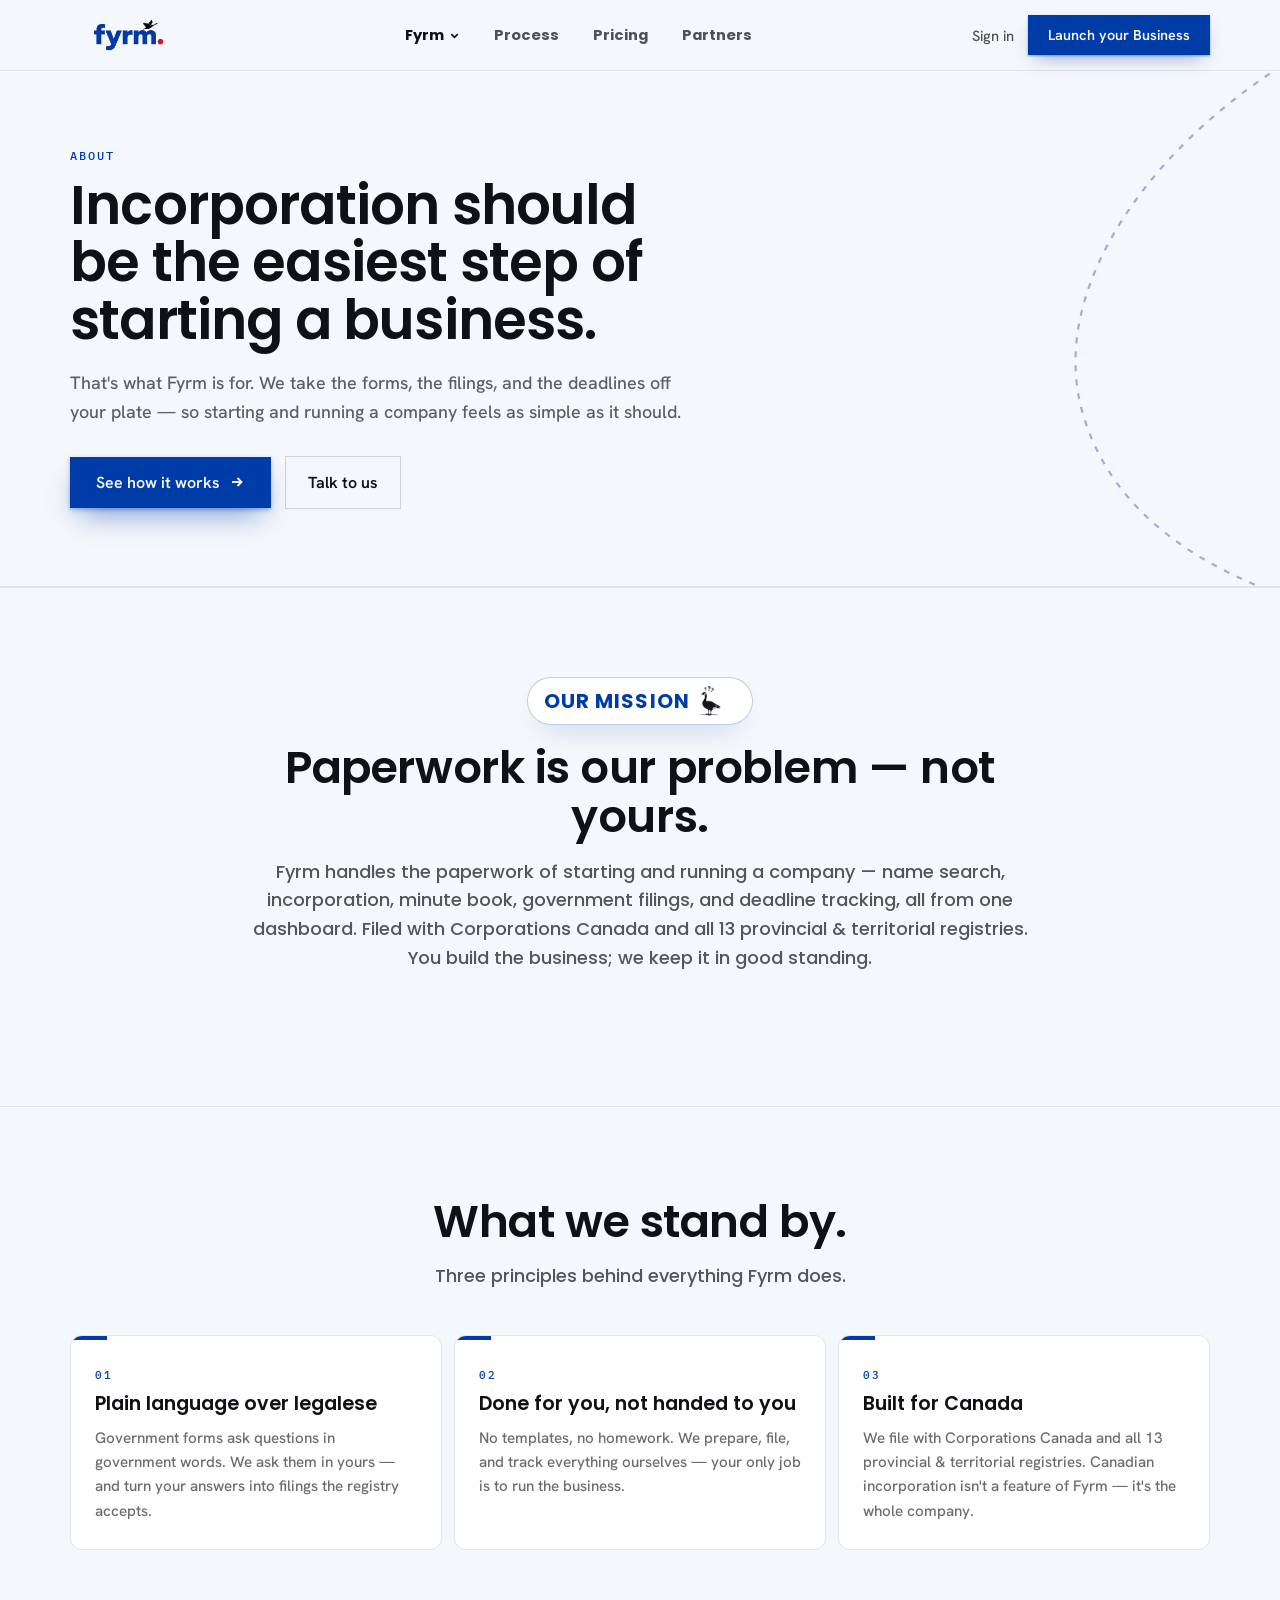
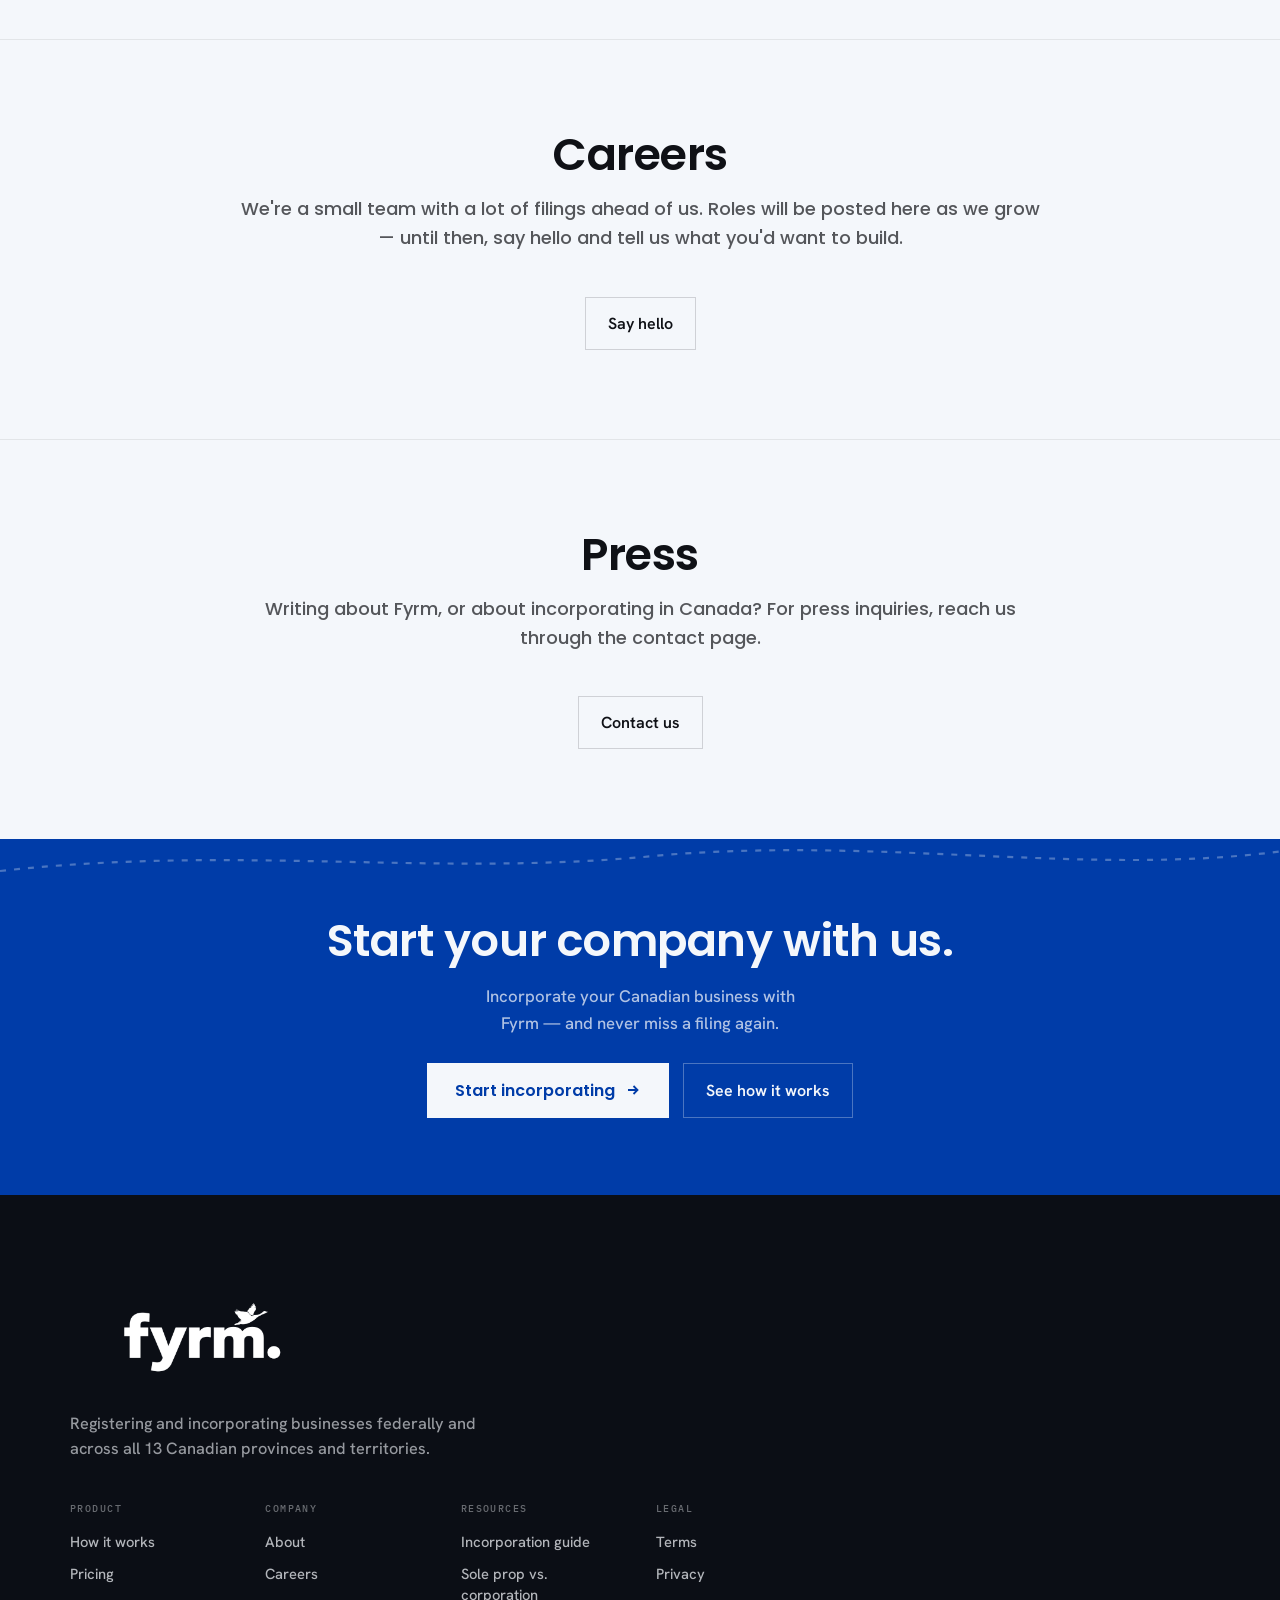
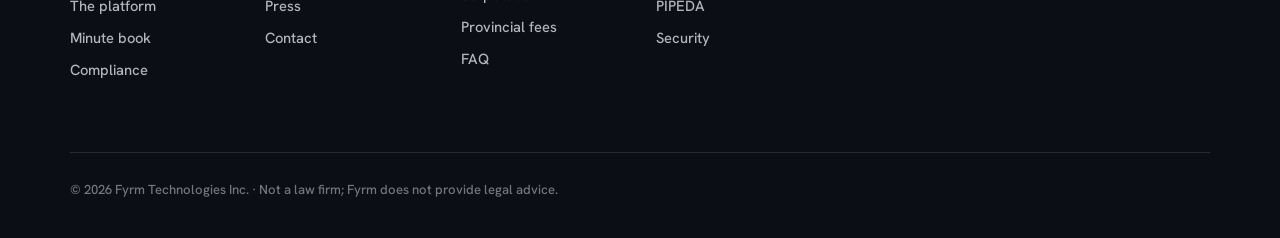
==== about.html @ 1e32bc6b "Complete marketing site: 12 subpages, \$1 placeholder pricing, Fyrm-styled scroll - New pages: how-i" ====
<!DOCTYPE html>
<html lang="en">
<head>
<meta charset="utf-8">
<meta name="viewport" content="width=device-width, initial-scale=1">
<title>Fyrm — About us</title>
<meta name="description" content="We're making incorporation the easiest step of starting a Canadian business — paperwork handled, filings on time, and deadlines tracked from one dashboard.">
<meta name="theme-color" content="#F4F7FB">
<link rel="icon" href="assets/favicon.svg" type="image/svg+xml">
<link rel="icon" href="assets/favicon.ico" sizes="48x48">
<link rel="icon" href="assets/favicon-32.png" type="image/png" sizes="32x32">
<link rel="apple-touch-icon" href="assets/apple-touch-icon.png">
<!-- canonical + Open Graph tags land here once the domain is decided (CLAUDE.md 5.4) -->
<link rel="preconnect" href="https://fonts.googleapis.com">
<link rel="preconnect" href="https://fonts.gstatic.com" crossorigin>
<link href="https://fonts.googleapis.com/css2?family=Poppins:wght@500;600;700&family=Hanken+Grotesk:wght@400;500;600;700&family=IBM+Plex+Mono:wght@400;500&display=swap" rel="stylesheet">
<link rel="stylesheet" href="css/styles.css">
<script src="js/main.js" defer></script>
</head>
<body>

<div id="fyrm-about" class="fyrm-page">

<header class="site-header">
  <div class="header-inner">
    <a href="index.html" aria-label="Fyrm home" class="logo-link"><img src="assets/fyrm-logo.png" alt="Fyrm" class="logo-img" width="866" height="288" decoding="async"></a>
    <nav class="desktop-nav" data-desktop-nav aria-label="Primary">
      <span class="dd">
        <a href="index.html#what-is-fyrm">Fyrm</a>
        <svg class="dd-arrow" width="11" height="11" viewBox="0 0 12 12" fill="none" stroke="currentColor" stroke-width="1.8" aria-hidden="true"><path d="M2.5 4.5L6 8l3.5-3.5"/></svg>
        <span class="dd-menu">
          <span class="dd-menu-inner">
            <a href="blog.html">Blog</a>
            <a href="contact.html">Contact us</a>
          </span>
        </span>
      </span>
      <a href="index.html#process" data-underline class="nav-link">Process</a>
      <a href="pricing.html" data-underline class="nav-link">Pricing</a>
      <a href="partners.html" data-underline class="nav-link">Partners</a>
    </nav>
    <div class="header-actions">
      <a href="pricing.html" data-desktop-nav class="nav-link sign-in">Sign in</a>
      <a href="pricing.html" class="btn btn-blue btn-nav">Launch your Business</a>
      <button class="nav-toggle" data-nav-toggle aria-label="Menu" aria-expanded="false">
        <svg width="18" height="18" viewBox="0 0 18 18" fill="none" stroke="currentColor" stroke-width="1.6" aria-hidden="true"><path d="M2 5h14M2 9h14M2 13h14"/></svg>
      </button>
    </div>
  </div>
  <div class="nav-panel" data-nav-panel>
    <a href="index.html#what-is-fyrm" class="panel-link strong">Fyrm</a>
    <a href="blog.html" class="panel-link sub">Blog</a>
    <a href="contact.html" class="panel-link sub">Contact us</a>
    <a href="index.html#process" class="panel-link">Process</a>
    <a href="pricing.html" class="panel-link">Pricing</a>
    <a href="partners.html" class="panel-link last">Partners</a>
  </div>
</header>

<main>

<!-- ===================== PAGE HERO ===================== -->
<section class="ph">
  <svg class="ph-sweep" viewBox="0 0 800 600" preserveAspectRatio="none" aria-hidden="true">
    <path stroke-dasharray="6 8" vector-effect="non-scaling-stroke" d="M 800,40 C 640,120 520,260 560,380 C 600,500 740,540 800,560"/>
  </svg>
  <div class="ph-inner">
    <p class="ph-eyebrow reveal" style="--d:.04s">About</p>
    <h1 class="ph-title reveal" style="--d:.08s">Incorporation should be the easiest step of starting a business.</h1>
    <p class="ph-sub reveal" style="--d:.16s">That's what Fyrm is for. We take the forms, the filings, and the deadlines off your plate — so starting and running a company feels as simple as it should.</p>
    <div class="ph-ctas reveal" style="--d:.24s">
      <a href="how-it-works.html" class="btn btn-blue btn-hero">See how it works
        <svg width="16" height="16" viewBox="0 0 16 16" fill="none" stroke="currentColor" stroke-width="1.8" aria-hidden="true"><path d="M3 8h9M8.5 4l4 4-4 4"/></svg>
      </a>
      <a href="contact.html" class="btn btn-ghost">Talk to us</a>
    </div>
  </div>
</section>

<!-- ===================== MISSION ===================== -->
<section class="sec-band">
  <div class="section-inner">
    <div class="why-header">
      <div class="why-badge-row">
        <div class="why-badge">
          <span>Our mission</span>
          <img src="assets/goose-why.png" alt="" width="676" height="369" loading="lazy" decoding="async">
        </div>
      </div>
      <h2>Paperwork is our problem — not yours.</h2>
      <p>Fyrm handles the paperwork of starting and running a company — name search, incorporation, minute book, government filings, and deadline tracking, all from one dashboard. Filed with Corporations Canada and all 13 provincial &amp; territorial registries. You build the business; we keep it in good standing.</p>
    </div>
  </div>
</section>

<!-- ===================== VALUES ===================== -->
<section class="sec-band">
  <div class="section-inner">
    <div class="sec-head">
      <h2>What we stand by.</h2>
      <p>Three principles behind everything Fyrm does.</p>
    </div>
    <div class="why-grid">
      <div class="why-card">
        <div class="why-bar"></div>
        <div class="why-card-body">
          <div class="why-num">01</div>
          <div class="why-title">Plain language over legalese</div>
          <div class="why-text">Government forms ask questions in government words. We ask them in yours — and turn your answers into filings the registry accepts.</div>
        </div>
      </div>
      <div class="why-card">
        <div class="why-bar"></div>
        <div class="why-card-body">
          <div class="why-num">02</div>
          <div class="why-title">Done for you, not handed to you</div>
          <div class="why-text">No templates, no homework. We prepare, file, and track everything ourselves — your only job is to run the business.</div>
        </div>
      </div>
      <div class="why-card">
        <div class="why-bar"></div>
        <div class="why-card-body">
          <div class="why-num">03</div>
          <div class="why-title">Built for Canada</div>
          <div class="why-text">We file with Corporations Canada and all 13 provincial &amp; territorial registries. Canadian incorporation isn't a feature of Fyrm — it's the whole company.</div>
        </div>
      </div>
    </div>
  </div>
</section>

<!-- ===================== CAREERS ===================== -->
<section id="careers" class="sec-band">
  <div class="section-inner">
    <div class="sec-head">
      <h2>Careers</h2>
      <p>We're a small team with a lot of filings ahead of us. Roles will be posted here as we grow — until then, say hello and tell us what you'd want to build.</p>
    </div>
    <div class="why-cta-row">
      <a href="contact.html" class="btn btn-ghost btn-lift">Say hello</a>
    </div>
  </div>
</section>

<!-- ===================== PRESS ===================== -->
<section id="press" class="sec-band">
  <div class="section-inner">
    <div class="sec-head">
      <h2>Press</h2>
      <p>Writing about Fyrm, or about incorporating in Canada? For press inquiries, reach us through the contact page.</p>
    </div>
    <div class="why-cta-row">
      <a href="contact.html" class="btn btn-ghost btn-lift">Contact us</a>
    </div>
  </div>
</section>

<!-- ===================== CTA BAND ===================== -->
<section class="cta-band">
  <svg class="cta-sweep" viewBox="0 0 1620 400" preserveAspectRatio="none" aria-hidden="true">
    <path stroke-dasharray="6 8" vector-effect="non-scaling-stroke" d="M 0,36 C 300,6 560,44 840,18 C 1120,-2 1380,42 1620,14"/>
  </svg>
  <div class="cta-inner">
    <h2 class="cta-title">Start your company with us.</h2>
    <p class="cta-sub">Incorporate your Canadian business with Fyrm — and never miss a filing again.</p>
    <div class="cta-ctas">
      <a href="pricing.html" class="btn btn-invert btn-lift">Start incorporating
        <svg width="16" height="16" viewBox="0 0 16 16" fill="none" stroke="currentColor" stroke-width="1.8" aria-hidden="true"><path d="M3 8h9M8.5 4l4 4-4 4"/></svg>
      </a>
      <a href="how-it-works.html" class="btn btn-ghost btn-ghost-invert btn-lift">See how it works</a>
    </div>
  </div>
</section>

</main>

<!-- ===================== FOOTER ===================== -->
<footer class="site-footer">
  <div class="footer-inner">
    <img src="assets/fyrm-logo.png" alt="Fyrm" class="footer-logo" width="866" height="288" loading="lazy" decoding="async">
    <div class="footer-grid">
      <div class="footer-blurb">
        <p>Registering and incorporating businesses federally and across all 13 Canadian provinces and territories.</p>
      </div>
      <div>
        <div class="footer-heading">Product</div>
        <ul>
          <li><a href="how-it-works.html" data-underline>How it works</a></li>
          <li><a href="pricing.html" data-underline>Pricing</a></li>
          <li><a href="platform.html" data-underline>The platform</a></li>
          <li><a href="platform.html#minute-book" data-underline>Minute book</a></li>
          <li><a href="platform.html#compliance" data-underline>Compliance</a></li>
        </ul>
      </div>
      <div>
        <div class="footer-heading">Company</div>
        <ul>
          <li><a href="about.html" data-underline>About</a></li>
          <li><a href="about.html#careers" data-underline>Careers</a></li>
          <li><a href="about.html#press" data-underline>Press</a></li>
          <li><a href="contact.html" data-underline>Contact</a></li>
        </ul>
      </div>
      <div>
        <div class="footer-heading">Resources</div>
        <ul>
          <li><a href="how-it-works.html" data-underline>Incorporation guide</a></li>
          <li><a href="faq.html#sole-prop-vs-corporation" data-underline>Sole prop vs. corporation</a></li>
          <li><a href="pricing.html#fees" data-underline>Provincial fees</a></li>
          <li><a href="faq.html" data-underline>FAQ</a></li>
        </ul>
      </div>
      <div>
        <div class="footer-heading">Legal</div>
        <ul>
          <li><a href="terms.html" data-underline>Terms</a></li>
          <li><a href="privacy.html" data-underline>Privacy</a></li>
          <li><a href="pipeda.html" data-underline>PIPEDA</a></li>
          <li><a href="security.html" data-underline>Security</a></li>
        </ul>
      </div>
    </div>
    <div class="footer-bottom">
      <div class="footer-copy">© 2026 Fyrm Technologies Inc. · Not a law firm; Fyrm does not provide legal advice.</div>
    </div>
  </div>
</footer>

</div>

</body>
</html>
---- css/styles.css ----
/* ============ Fyrm — shared design system ============ */
/* CANONICAL here; the future app repo will carry a synced copy. See CLAUDE.md. */

:root{
  /* core palette */
  --blue:#003CA8;
  --blue-dark:#002f86;
  --red:#D81824;
  --red-dark:#b31220;
  --ink:#0F1116;
  --bg:#F4F7FB;
  --surface:#FFFFFF;
  --footer-bg:#0B0E15;
  --path:#a3add9;          /* dashed flight-path motif */
  --ease:cubic-bezier(.22,1,.36,1);
  /* ink-alpha scale: rgba(15,17,22,x) = --ink at x opacity */
  --ink-a02:rgba(15,17,22,.02);
  --ink-a07:rgba(15,17,22,.07);
  --ink-a08:rgba(15,17,22,.08);
  --ink-a10:rgba(15,17,22,.1);
  --ink-a14:rgba(15,17,22,.14);
  --ink-a16:rgba(15,17,22,.16);
  --ink-a40:rgba(15,17,22,.4);
  --ink-a45:rgba(15,17,22,.45);
  --ink-a50:rgba(15,17,22,.5);
  --ink-a62:rgba(15,17,22,.62);
  --ink-a66:rgba(15,17,22,.66);
  --ink-a70:rgba(15,17,22,.7);
  --ink-a72:rgba(15,17,22,.72);
  --ink-a75:rgba(15,17,22,.75);
  /* footer-alpha scale: rgba(244,247,251,x) = --bg at x opacity */
  --bg-a12:rgba(244,247,251,.12);
  --bg-a30:rgba(244,247,251,.3);
  --bg-a40:rgba(244,247,251,.4);
  --bg-a45:rgba(244,247,251,.45);
  --bg-a55:rgba(244,247,251,.55);
  --bg-a60:rgba(244,247,251,.6);
  --bg-a72:rgba(244,247,251,.72);
  --bg-a82:rgba(244,247,251,.82);
  /* colored button shadows (part of the look, never soften) */
  --shadow-btn-nav:0 1px 2px rgba(0,60,168,.4),0 8px 20px -8px rgba(0,60,168,.5);
  --shadow-btn-hero:0 2px 4px rgba(0,60,168,.35),0 14px 30px -10px rgba(0,60,168,.55);
  --shadow-btn-cta:0 2px 4px rgba(0,60,168,.35),0 16px 34px -12px rgba(0,60,168,.55);
  --shadow-btn-red:0 2px 4px rgba(216,24,36,.35),0 16px 34px -12px rgba(216,24,36,.55);
}

*{box-sizing:border-box}
html{-webkit-text-size-adjust:100%;scroll-behavior:smooth}
body{margin:0;background:var(--bg);color:var(--ink);font-weight:500;font-family:'Hanken Grotesk',system-ui,-apple-system,sans-serif;-webkit-font-smoothing:antialiased;text-rendering:optimizeLegibility}
img{max-width:100%;display:block}
a{color:inherit;text-decoration:none}
::selection{background:var(--blue);color:var(--bg)}

a:focus-visible,button:focus-visible{outline:2px solid var(--blue);outline-offset:3px}
.site-footer a:focus-visible{outline-color:var(--bg)}

#fyrm-home{overflow-x:hidden}
.fyrm-page{overflow-x:hidden}

/* ---------- shared ---------- */
.section-inner{max-width:1220px;margin:0 auto;padding:clamp(56px,7vw,96px) clamp(20px,5vw,40px)}

[data-underline]{background-image:linear-gradient(var(--blue),var(--blue));background-size:0% 1.5px;background-position:0 100%;background-repeat:no-repeat;transition:background-size .5s var(--ease)}
[data-underline]:hover{background-size:100% 1.5px}

.btn{display:inline-flex;align-items:center;gap:9px;font-weight:600;transition:background .35s var(--ease),border-color .35s var(--ease),transform .35s var(--ease)}
.btn-blue{background:var(--blue);color:var(--bg)}
.btn-blue:hover{background:var(--blue-dark)}
.btn-red{background:var(--red);color:var(--bg);font-family:'Poppins',sans-serif;font-size:1.05rem;padding:16px 34px;gap:10px;box-shadow:var(--shadow-btn-red)}
.btn-red:hover{background:var(--red-dark)}
.btn-lift:hover{transform:translateY(-2px)}
.btn-nav{gap:8px;padding:11px 20px;font-size:.9rem;box-shadow:var(--shadow-btn-nav)}
.btn-hero{padding:15px 26px;font-size:1rem;box-shadow:var(--shadow-btn-hero)}
.btn-ghost{padding:15px 22px;font-size:1rem;color:var(--ink);border:1px solid var(--ink-a16)}
.btn-ghost:hover{border-color:var(--ink-a40);background:var(--ink-a02)}
.btn-marquee{font-family:'Poppins',sans-serif;font-size:1rem;padding:14px 28px;gap:10px;box-shadow:var(--shadow-btn-cta)}

/* scroll reveal — visible by default; only hidden when main.js has run
   (it stamps .js on <html>). Never gate above-the-fold content on JS alone. */
.reveal{opacity:1;transform:none}
.js .reveal{opacity:0;transform:translateY(24px);transition:opacity .95s var(--ease) var(--d,0s),transform .95s var(--ease) var(--d,0s)}
.js .reveal.shown{opacity:1;transform:none}
@media (prefers-reduced-motion:reduce){
  html{scroll-behavior:auto}
  .js .reveal{opacity:1;transform:none;transition:none}
}

/* ---------- header ---------- */
.site-header{position:sticky;top:0;z-index:60;background:var(--bg-a82);backdrop-filter:blur(14px);-webkit-backdrop-filter:blur(14px);border-bottom:1px solid var(--ink-a08)}
.header-inner{max-width:1220px;margin:0 auto;padding:15px clamp(20px,5vw,40px);display:flex;align-items:center;justify-content:space-between;gap:24px}
.logo-link{display:inline-flex;align-items:center;line-height:0}
.logo-img{height:38px;width:auto;display:block}

.desktop-nav{display:flex;align-items:center;gap:34px}
.desktop-nav a,.nav-panel a{font-weight:700;font-family:'Poppins',sans-serif}
.desktop-nav a{font-size:.92rem;color:var(--ink)}
.desktop-nav .nav-link{color:var(--ink-a72)}
.header-actions{display:flex;align-items:center;gap:14px}
.header-actions .sign-in{font-size:.92rem;font-weight:500;color:var(--ink-a72)}

/* dropdown */
.dd{position:relative;display:inline-flex;align-items:center;gap:5px}
.dd-arrow{cursor:pointer;transition:transform .3s var(--ease)}
.dd:hover .dd-arrow{transform:rotate(180deg)}
.dd-menu{display:block;position:absolute;top:100%;left:50%;padding-top:10px;z-index:80;opacity:0;visibility:hidden;transform:translateX(-50%) translateY(8px);transition:opacity .45s var(--ease),transform .45s var(--ease),visibility 0s linear .45s;pointer-events:none}
.dd:hover .dd-menu,.dd:focus-within .dd-menu{opacity:1;visibility:visible;transform:translateX(-50%) translateY(0);transition:opacity .45s var(--ease),transform .45s var(--ease),visibility 0s;pointer-events:auto}
.dd-menu-inner{display:flex;flex-direction:column;background:var(--surface);border:1px solid var(--ink-a10);box-shadow:0 18px 40px -18px rgba(15,17,22,.35);padding:6px;min-width:150px}
.dd-menu-inner a{padding:10px 14px;font-size:.9rem;color:var(--ink);transition:background .35s var(--ease)}
.dd-menu-inner a:hover{background:rgba(0,60,168,.1)}

/* mobile nav */
.nav-toggle{display:none;align-items:center;justify-content:center;width:42px;height:42px;border:1px solid var(--ink-a14);background:transparent;cursor:pointer;color:var(--ink)}
.nav-panel{display:none;flex-direction:column;padding:8px clamp(20px,5vw,40px) 20px;gap:4px;border-top:1px solid var(--ink-a08)}
.nav-panel.open{display:flex}
.panel-link{padding:12px 0;font-size:1.05rem;font-weight:500;border-bottom:1px solid var(--ink-a07)}
.panel-link.strong{font-weight:600}
.panel-link.sub{padding-left:16px;font-size:1rem;color:var(--ink-a75)}
.panel-link.last{border-bottom:none}
@media (max-width:880px){
  [data-desktop-nav]{display:none !important}
  .nav-toggle{display:inline-flex}
  .ph-sweep{display:none}
}
@media (min-width:881px){
  .nav-panel{display:none !important}
}

/* ---------- hero ---------- */
.hero{position:relative;overflow:hidden}
.hero-sweep{position:absolute;left:1.2%;top:12%;width:97.6%;height:78.7%;z-index:0;display:block}
.hero-sweep path{fill:none;stroke:var(--path);stroke-width:2.2}
.hero-inner{max-width:1220px;margin:0 auto;position:relative;z-index:1;padding:clamp(44px,6vw,80px) clamp(20px,5vw,40px) clamp(64px,8vw,104px);display:flex;align-items:center}
@media (min-width:881px){
  .hero-inner{min-height:clamp(560px,74vh,770px)}
}
.hero-copy{max-width:620px}
.hero-title{font-family:'Poppins',sans-serif;font-weight:600;font-size:clamp(2.9rem,6.3vw,5rem);line-height:1.02;letter-spacing:-.015em;margin:0 0 26px}
.hero-line{display:block;margin-bottom:6px}
.hero-title > .reveal{display:inline}
.hero-title .hero-line.reveal{display:block}

.hl-canadian{color:var(--red);background:var(--blue);padding:0 .1em;-webkit-box-decoration-break:clone;box-decoration-break:clone;position:relative}
.hl-squiggle{position:absolute;left:361px;top:-92px;width:427px;height:189px;overflow:visible;fill:none;stroke:var(--path);stroke-width:2.2;display:none}
.hl-goose{position:absolute;left:801px;top:-134px;width:50px;height:41px;display:none}
@media (min-width:1100px){
  .hl-squiggle,.hl-goose{display:block}
}

.hero-sub{font-size:1.14rem;line-height:1.62;color:var(--ink-a66);margin:0 0 34px;max-width:520px}
.hero-ctas{display:flex;flex-wrap:wrap;gap:14px;align-items:center}
.hero-note{display:flex;align-items:center;gap:10px;margin:30px 0 0;font-size:.82rem;color:var(--ink-a50)}
.hero-note svg{flex:none}

/* ---------- why us ---------- */
.why{background:var(--bg);border-top:1px solid var(--ink-a08)}
.why-header{max-width:800px;margin:0 auto clamp(28px,4vw,44px);text-align:center}
.why-badge-row{display:flex;justify-content:center;margin-bottom:18px}
.why-badge{display:inline-flex;align-items:center;background:var(--surface);border:1px solid rgba(0,60,168,.25);border-radius:999px;padding:5px 10px 5px 16px;box-shadow:0 14px 30px -16px rgba(0,60,168,.3)}
.why-badge span{font-family:'Poppins',sans-serif;font-weight:700;font-size:20px;letter-spacing:.06em;word-spacing:-.05em;text-transform:uppercase;color:var(--blue);line-height:1}
.why-badge img{height:36px;width:auto;display:block;margin-left:-14px}
.why-header h2{font-family:'Poppins',sans-serif;font-weight:600;font-size:clamp(1.9rem,3.6vw,2.8rem);line-height:1.1;letter-spacing:-.01em;margin:0 0 16px}
.why-header p{font-family:'Poppins',sans-serif;font-weight:500;font-size:clamp(1rem,1.4vw,1.15rem);line-height:1.6;color:var(--ink-a70);margin:0}

.why-grid{display:grid;grid-template-columns:repeat(auto-fit,minmax(min(240px,100%),1fr));gap:12px}
.why-card{background:var(--surface);border:1px solid var(--ink-a10);display:flex;flex-direction:column;border-radius:12px;overflow:hidden;transition:transform .55s var(--ease),box-shadow .55s var(--ease),border-color .55s ease}
.why-card:hover{transform:translateY(-6px);box-shadow:0 24px 44px -20px rgba(0,60,168,.35);border-color:rgba(0,60,168,.45)}
.why-bar{height:4px;width:36px;background:var(--blue);transition:width .6s var(--ease)}
.why-card:hover .why-bar{width:100%}
.why-card-body{padding:28px 24px 26px;display:flex;flex-direction:column;gap:10px;flex:1}
.why-num{font-family:'IBM Plex Mono',monospace;font-size:.68rem;letter-spacing:.18em;color:var(--blue)}
.why-title{font-family:'Poppins',sans-serif;font-weight:600;font-size:1.2rem;line-height:1.25;color:var(--ink)}
.why-text{font-size:.95rem;line-height:1.6;color:var(--ink-a62)}
.why-cta-row{display:flex;justify-content:center;margin-top:clamp(28px,4vw,40px)}

/* ---------- trust band (federal-blue brand band with dashed sweep) ---------- */
.trust{background:var(--blue);color:var(--bg);position:relative;overflow:hidden}
.trust-sweep{position:absolute;inset:0;width:100%;height:100%;pointer-events:none}
.trust-sweep path{fill:none;stroke:var(--bg-a30);stroke-width:2.2}
.trust-inner{max-width:1220px;margin:0 auto;padding:clamp(40px,5vw,64px) clamp(20px,5vw,40px);display:flex;flex-direction:column;align-items:center;gap:14px;text-align:center;position:relative;z-index:1}
.trust h2{font-family:'Poppins',sans-serif;font-weight:600;font-size:clamp(1.6rem,3.2vw,2.4rem);line-height:1.1;letter-spacing:-.01em;margin:0}
.trust p{font-family:'Poppins',sans-serif;font-weight:600;font-size:clamp(1.25rem,2vw,1.7rem);line-height:1.45;color:var(--bg-a82);margin:0;max-width:900px}
.accent-red{color:var(--red)}

/* ---------- marquee ---------- */
.marquee-section{background:var(--bg);padding:clamp(28px,4vw,44px) 0}
.marquee{overflow-x:auto;scrollbar-width:none;-ms-overflow-style:none;cursor:grab}
.marquee::-webkit-scrollbar{display:none}
.marquee.dragging{cursor:grabbing}
.marquee-track{display:flex;gap:16px;width:max-content;align-items:flex-start;padding-bottom:8px}
.mq-col{flex:none;display:flex;flex-direction:column;gap:16px}
.mq-tile{flex:none;border-radius:10px;overflow:hidden}
.mq-tile img{width:100%;height:100%;object-fit:cover}
/* white-on-transparent client logos need a brand surface behind them */
.mq-tile-logo{background:var(--blue)}
.mq-tile-logo img{object-fit:contain;padding:20px}
.mq-offset-0{margin-top:0}
.mq-offset-20{margin-top:20px}
.mq-offset-24{margin-top:24px}
.mq-offset-40{margin-top:40px}
.mq-offset-48{margin-top:48px}
.marquee-cta-row{display:flex;justify-content:center;margin-top:clamp(24px,3.5vw,36px)}

/* ---------- footer ---------- */
.site-footer{background:var(--footer-bg);color:var(--bg)}
.footer-inner{max-width:1220px;margin:0 auto;padding:clamp(56px,7vw,90px) clamp(20px,5vw,40px) 40px}
/* the logo asset is blue/ink on transparency — render it white on the dark footer */
.footer-logo{height:107px;width:257px;max-width:100%;object-fit:contain;filter:brightness(0) invert(1)}
.footer-grid{display:grid;grid-template-columns:repeat(auto-fit,minmax(min(150px,100%),1fr));gap:40px 32px;padding-bottom:clamp(48px,6vw,72px)}
.footer-blurb{grid-column:1/-1;max-width:560px;padding-top:20px}
.footer-blurb p{color:var(--bg-a60);font-size:1.02rem;line-height:1.55;margin:0;max-width:440px}
.footer-heading{font-family:'IBM Plex Mono',monospace;font-size:.64rem;letter-spacing:.14em;text-transform:uppercase;color:var(--bg-a40);margin-bottom:16px}
.footer-grid ul{list-style:none;padding:0;margin:0;display:flex;flex-direction:column;gap:11px}
.footer-grid ul a{color:var(--bg-a72);font-size:.92rem}
.footer-bottom{display:flex;flex-wrap:wrap;gap:16px 28px;align-items:center;justify-content:space-between;padding-top:28px;border-top:1px solid var(--bg-a12)}
.footer-copy{color:var(--bg-a45);font-size:.82rem}

/* ---------- subpage hero ---------- */
.ph{position:relative;overflow:hidden;border-bottom:1px solid var(--ink-a08)}
.ph-sweep{position:absolute;right:-2%;top:-12%;width:58%;height:124%;z-index:0;display:block;pointer-events:none}
.ph-sweep path{fill:none;stroke:var(--path);stroke-width:2.2}
.ph-inner{max-width:1220px;margin:0 auto;position:relative;z-index:1;padding:clamp(48px,6vw,84px) clamp(20px,5vw,40px)}
.ph-eyebrow{font-family:'IBM Plex Mono',monospace;font-size:.72rem;letter-spacing:.18em;text-transform:uppercase;color:var(--blue);margin:0 0 14px}
.ph-title{font-family:'Poppins',sans-serif;font-weight:600;font-size:clamp(2.2rem,4.6vw,3.4rem);line-height:1.06;letter-spacing:-.015em;margin:0;max-width:800px;text-wrap:balance}
.ph-sub{font-size:1.12rem;line-height:1.62;color:var(--ink-a66);margin:18px 0 0;max-width:640px}
.ph-ctas{display:flex;flex-wrap:wrap;gap:14px;align-items:center;margin-top:30px}

/* ---------- generic centered section head (subpages + new index sections) ---------- */
.sec-band{border-top:1px solid var(--ink-a08)}
.sec-head{max-width:800px;margin:0 auto clamp(28px,4vw,44px);text-align:center}
.sec-eyebrow{font-family:'IBM Plex Mono',monospace;font-size:.72rem;letter-spacing:.18em;text-transform:uppercase;color:var(--blue);margin:0 0 12px}
.sec-head h2{font-family:'Poppins',sans-serif;font-weight:600;font-size:clamp(1.9rem,3.6vw,2.8rem);line-height:1.1;letter-spacing:-.01em;margin:0 0 16px;text-wrap:balance}
.sec-head h2 .hl-canadian{padding:0 .14em}
.sec-head p{font-family:'Poppins',sans-serif;font-weight:500;font-size:clamp(1rem,1.4vw,1.15rem);line-height:1.6;color:var(--ink-a70);margin:0}

/* ---------- flight-path strip (dashed path + goose, under a sec-head) ---------- */
.step-path{position:relative;height:72px;margin:0 auto clamp(18px,3vw,28px);max-width:1000px}
.step-path svg{position:absolute;left:0;top:0;width:calc(100% - 76px);height:100%}
.step-path svg path{fill:none;stroke:var(--path);stroke-width:2.2}
.step-path img{position:absolute;right:0;top:2px;width:64px;height:auto}

/* ---------- feature split + dashboard mock ---------- */
.feat{display:grid;grid-template-columns:repeat(auto-fit,minmax(min(320px,100%),1fr));gap:clamp(28px,5vw,64px);align-items:center}
.feat-kicker{font-family:'IBM Plex Mono',monospace;font-size:.72rem;letter-spacing:.18em;text-transform:uppercase;color:var(--blue);margin:0 0 14px}
.feat-title{font-family:'Poppins',sans-serif;font-weight:600;font-size:clamp(1.6rem,2.8vw,2.2rem);line-height:1.15;letter-spacing:-.01em;margin:0 0 14px;text-wrap:balance}
.feat-text{font-size:1.02rem;line-height:1.62;color:var(--ink-a66);margin:0 0 22px;max-width:520px}
.feat-cta-row{margin-top:26px}
.check-list{list-style:none;padding:0;margin:0;display:flex;flex-direction:column;gap:12px}
.check-list li{display:flex;gap:10px;align-items:flex-start;font-size:.98rem;line-height:1.55;color:var(--ink-a70)}
.check-list svg{flex:none;color:var(--blue);margin-top:4px}
.mock{background:var(--surface);border:1px solid var(--ink-a10);border-radius:12px;overflow:hidden;box-shadow:0 18px 40px -18px rgba(15,17,22,.35)}
.mock-head{display:flex;align-items:center;justify-content:space-between;gap:12px;padding:14px 18px;border-bottom:1px solid var(--ink-a08)}
.mock-title{font-family:'Poppins',sans-serif;font-weight:600;font-size:.95rem}
.mock-tag{font-family:'IBM Plex Mono',monospace;font-size:.62rem;letter-spacing:.14em;text-transform:uppercase;color:var(--ink-a45)}
.mock-row{display:flex;align-items:center;justify-content:space-between;gap:12px;padding:14px 18px;border-bottom:1px solid var(--ink-a07)}
.mock-row:last-child{border-bottom:none}
.mock-item{font-size:.92rem;color:var(--ink-a72)}
.mock-ok{display:inline-flex;align-items:center;gap:6px;font-family:'Poppins',sans-serif;font-weight:600;font-size:.78rem;color:var(--blue)}
.mock-due{display:inline-flex;align-items:center;gap:6px;font-family:'Poppins',sans-serif;font-weight:600;font-size:.78rem;color:var(--ink-a45)}

/* ---------- faq accordion ---------- */
.faq-list{max-width:800px;margin:0 auto;display:flex;flex-direction:column;gap:10px}
.faq-item{background:var(--surface);border:1px solid var(--ink-a10);border-radius:12px;transition:border-color .55s ease}
.faq-item[open]{border-color:rgba(0,60,168,.45)}
.faq-q{cursor:pointer;list-style:none;display:flex;justify-content:space-between;align-items:center;gap:16px;padding:18px 22px;font-family:'Poppins',sans-serif;font-weight:600;font-size:1.02rem;line-height:1.35}
.faq-q::-webkit-details-marker{display:none}
.faq-q svg{flex:none;color:var(--ink-a45);transition:transform .3s var(--ease)}
.faq-item[open] .faq-q svg{transform:rotate(180deg)}
.faq-a{padding:0 22px 20px;font-size:.95rem;line-height:1.62;color:var(--ink-a62)}
.faq-a p{margin:0 0 10px}
.faq-a p:last-child{margin-bottom:0}
.faq-a a{color:var(--blue)}

/* ---------- cta band ---------- */
.cta-band{background:var(--blue);color:var(--bg);position:relative;overflow:hidden}
.cta-sweep{position:absolute;left:0;top:0;width:100%;height:100%;z-index:0;pointer-events:none}
.cta-sweep path{fill:none;stroke:var(--bg-a30);stroke-width:2.2}
.cta-inner{max-width:1220px;margin:0 auto;padding:clamp(48px,6vw,84px) clamp(20px,5vw,40px);display:flex;flex-direction:column;align-items:center;gap:18px;text-align:center;position:relative;z-index:1}
.cta-title{font-family:'Poppins',sans-serif;font-weight:600;font-size:clamp(1.9rem,3.6vw,2.8rem);line-height:1.1;letter-spacing:-.01em;margin:0;color:var(--bg)}
.cta-sub{margin:0;font-size:1.05rem;line-height:1.6;color:var(--bg-a72);max-width:560px;text-wrap:balance}
.cta-ctas{display:flex;flex-wrap:wrap;gap:14px;justify-content:center;margin-top:8px}
.btn-invert{background:var(--bg);color:var(--blue);font-family:'Poppins',sans-serif;font-size:1rem;padding:15px 28px;gap:10px}
.btn-invert:hover{background:var(--surface)}
.btn-ghost-invert{color:var(--bg);border-color:var(--bg-a30)}
.btn-ghost-invert:hover{border-color:var(--bg-a60);background:var(--bg-a12)}

/* ---------- plan cards (pricing page + home plans section) ---------- */
.plan-grid{display:grid;grid-template-columns:repeat(auto-fit,minmax(min(300px,100%),1fr));gap:16px;max-width:900px;margin:0 auto}
.plan-card{position:relative;background:var(--surface);border:1px solid var(--ink-a10);border-radius:12px;padding:34px 30px 30px;display:flex;flex-direction:column;gap:14px}
.plan-card-featured{border-color:rgba(0,60,168,.45)}
.plan-flag{position:absolute;top:-13px;left:28px;display:inline-flex;align-items:center;background:var(--blue);color:var(--bg);border-radius:999px;padding:5px 14px;font-family:'Poppins',sans-serif;font-weight:700;font-size:.68rem;letter-spacing:.08em;text-transform:uppercase;line-height:1.4}
.plan-name{font-family:'Poppins',sans-serif;font-weight:600;font-size:1.2rem;line-height:1.25;margin:0}
.plan-price{font-family:'Poppins',sans-serif;font-weight:700;font-size:clamp(2.4rem,4.6vw,3.2rem);line-height:1;color:var(--blue);display:flex;align-items:baseline;gap:10px}
.plan-per{font-family:'Hanken Grotesk',system-ui,sans-serif;font-weight:500;font-size:.92rem;color:var(--ink-a50)}
.plan-desc{font-size:.95rem;line-height:1.6;color:var(--ink-a62);margin:0}
.plan-cta-row{margin-top:auto;padding-top:12px}
.plan-note{max-width:900px;margin:clamp(18px,3vw,26px) auto 0;text-align:center;font-size:.88rem;line-height:1.5;color:var(--ink-a50)}
.plan-incl-grid{display:grid;grid-template-columns:repeat(auto-fit,minmax(min(280px,100%),1fr));gap:12px 40px;max-width:800px;margin:0 auto}

/* ---------- long-form prose (legal set) ---------- */
.prose{max-width:760px}
.prose-updated{font-family:'IBM Plex Mono',monospace;font-size:.72rem;letter-spacing:.14em;text-transform:uppercase;color:var(--ink-a45);margin:0 0 28px}
.prose h2{font-family:'Poppins',sans-serif;font-weight:600;font-size:1.35rem;line-height:1.3;letter-spacing:-.01em;margin:36px 0 12px}
.prose p,.prose li{font-size:.98rem;line-height:1.7;color:var(--ink-a72)}
.prose p{margin:0 0 14px}
.prose ul{margin:0 0 14px;padding-left:22px}
.prose li{margin-bottom:8px}
.prose a{color:var(--blue)}
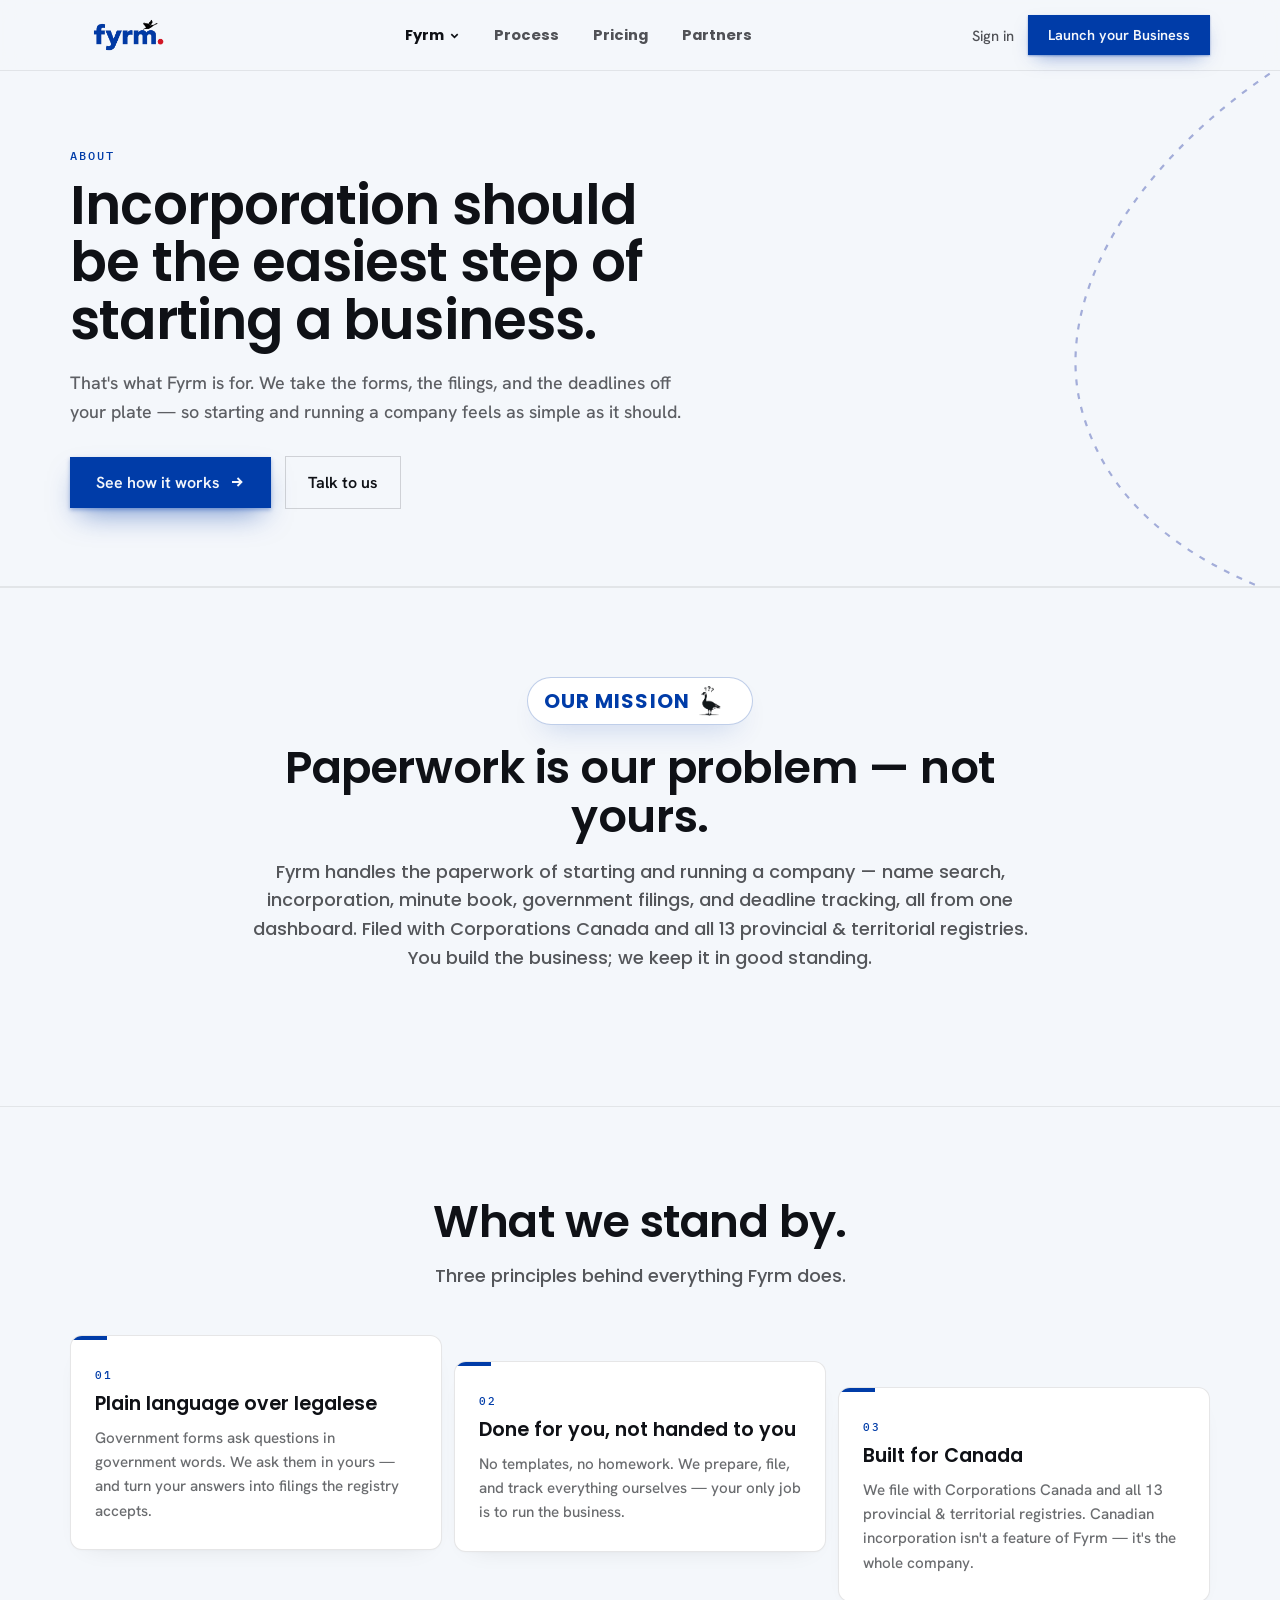
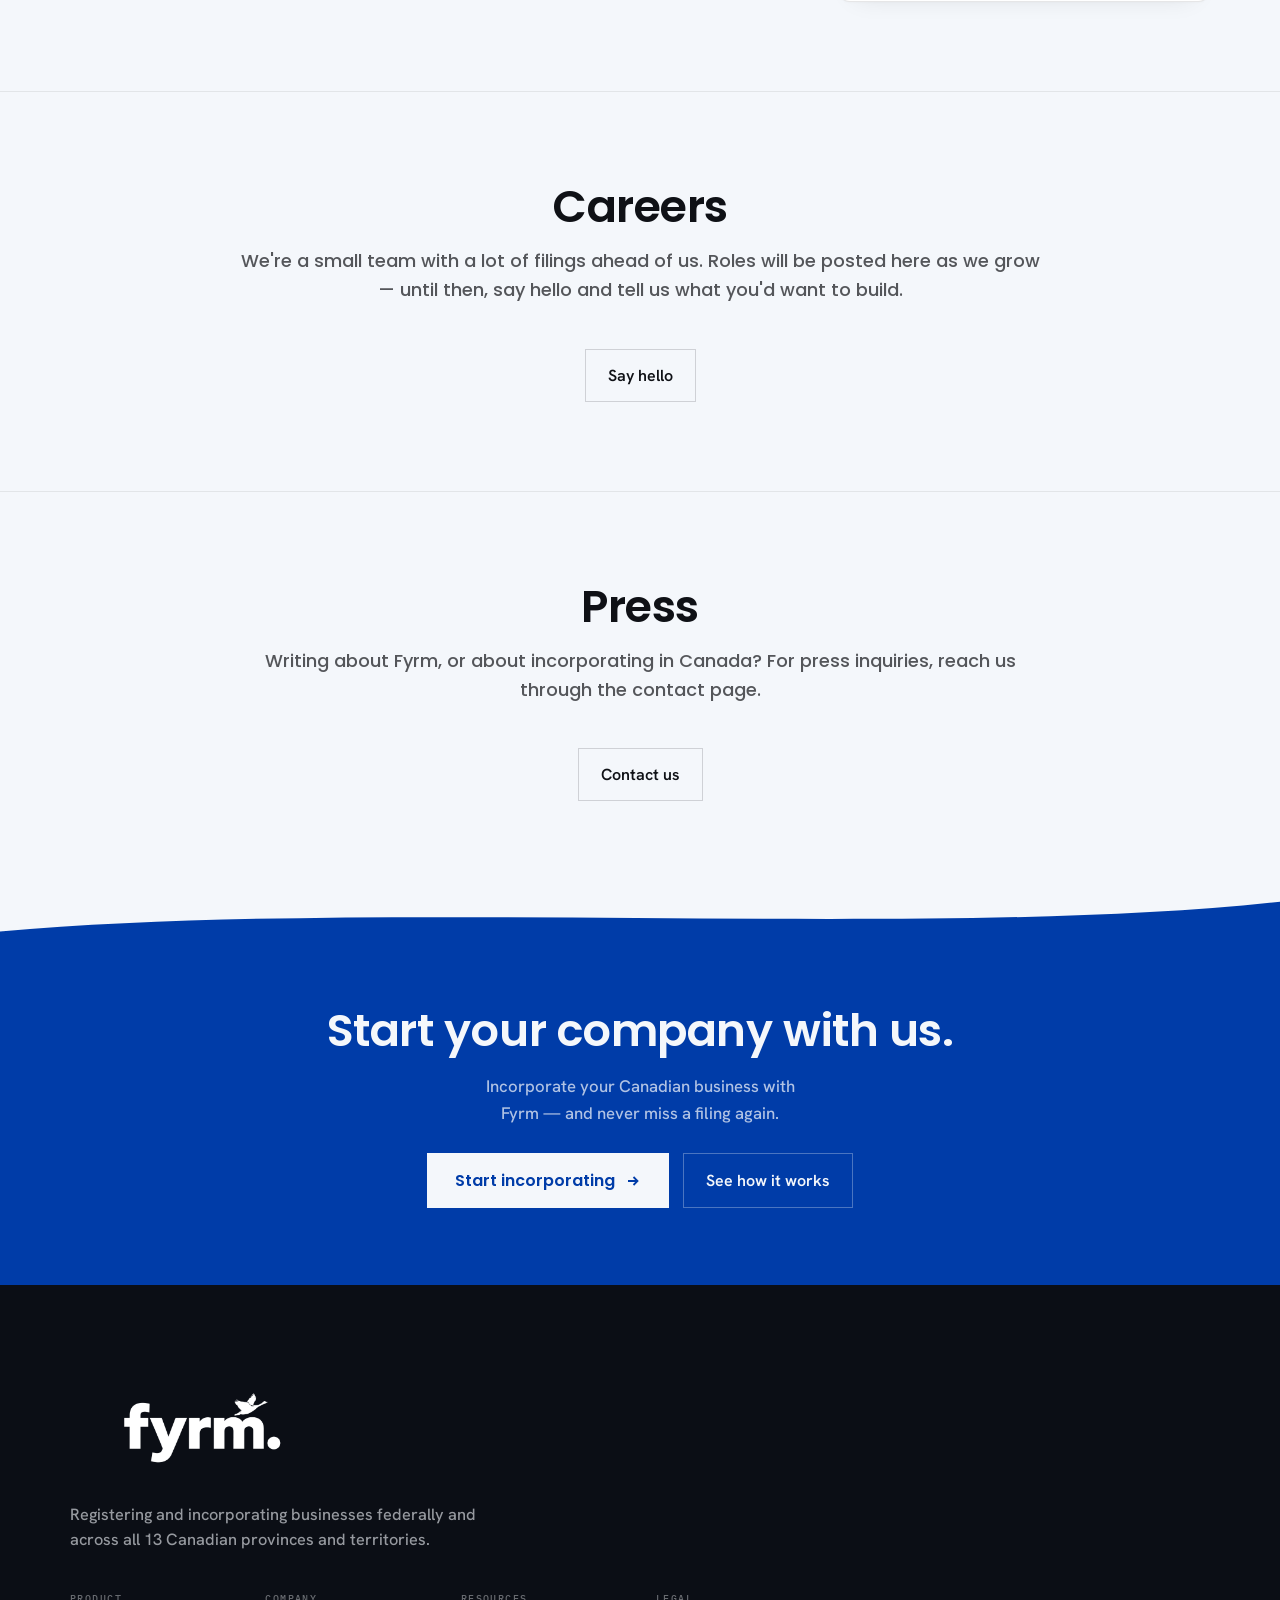
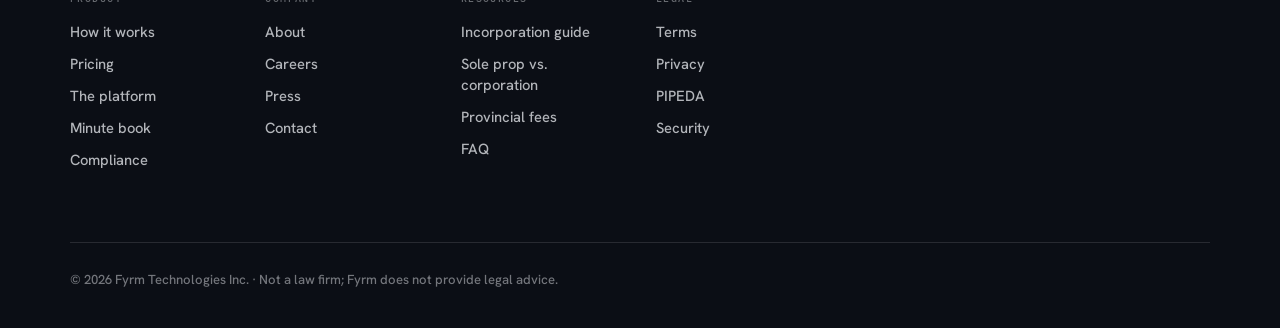
==== commit 35e290e4: "Soften band transitions with curved edges; tighten why-us dead space - .band-curve: bg-colored wave " ====
--- a/about.html
+++ b/about.html
@@ -157,9 +157,7 @@
 
 <!-- ===================== CTA BAND ===================== -->
 <section class="cta-band">
-  <svg class="cta-sweep" viewBox="0 0 1620 400" preserveAspectRatio="none" aria-hidden="true">
-    <path stroke-dasharray="6 8" vector-effect="non-scaling-stroke" d="M 0,36 C 300,6 560,44 840,18 C 1120,-2 1380,42 1620,14"/>
-  </svg>
+  <svg class="band-curve" viewBox="0 0 1440 48" preserveAspectRatio="none" aria-hidden="true"><path fill="currentColor" d="M0,0 H1440 V10 C1050,46 430,6 0,38 Z"/></svg>
   <div class="cta-inner">
     <h2 class="cta-title">Start your company with us.</h2>
     <p class="cta-sub">Incorporate your Canadian business with Fyrm — and never miss a filing again.</p>
--- a/css/styles.css
+++ b/css/styles.css
@@ -64,6 +64,8 @@
 [data-underline]:hover{background-size:100% 1.5px}
 
 .btn{display:inline-flex;align-items:center;gap:9px;font-weight:600;transition:background .35s var(--ease),border-color .35s var(--ease),transform .35s var(--ease)}
+.btn svg{transition:transform .35s var(--ease)}
+.btn:hover svg{transform:translateX(3px)}
 .btn-blue{background:var(--blue);color:var(--bg)}
 .btn-blue:hover{background:var(--blue-dark)}
 .btn-red{background:var(--red);color:var(--bg);font-family:'Poppins',sans-serif;font-size:1.05rem;padding:16px 34px;gap:10px;box-shadow:var(--shadow-btn-red)}
@@ -80,8 +82,18 @@
 .reveal{opacity:1;transform:none}
 .js .reveal{opacity:0;transform:translateY(24px);transition:opacity .95s var(--ease) var(--d,0s),transform .95s var(--ease) var(--d,0s)}
 .js .reveal.shown{opacity:1;transform:none}
+/* premium motion: dashes flow along every flight path; geese drift */
+@keyframes dash-flow{to{stroke-dashoffset:-56}}
+.hero-sweep path,.hl-squiggle path,.ph-sweep path,.step-path svg path,.sec-sweep path{animation:dash-flow 5s linear infinite}
+@keyframes goose-drift{0%,100%{transform:translateY(0)}50%{transform:translateY(-7px)}}
+.step-path img,.hl-goose{animation:goose-drift 4.5s ease-in-out infinite}
+
 @media (prefers-reduced-motion:reduce){
   html{scroll-behavior:auto}
+  .js .reveal{opacity:1;transform:none;transition:none}
+  .hero-sweep path,.hl-squiggle path,.ph-sweep path,.step-path svg path,.sec-sweep path,.step-path img,.hl-goose{animation:none}
+}
+@media print{
   .js .reveal{opacity:1;transform:none;transition:none}
 }
 
@@ -152,7 +164,8 @@
 .hero-note svg{flex:none}
 
 /* ---------- why us ---------- */
-.why{background:var(--bg);border-top:1px solid var(--ink-a08)}
+.why{background:var(--bg);border-top:1px solid var(--ink-a08);position:relative;overflow:hidden}
+.why .section-inner{position:relative;z-index:1;padding-top:clamp(44px,5vw,68px);padding-bottom:clamp(44px,5vw,68px)}
 .why-header{max-width:800px;margin:0 auto clamp(28px,4vw,44px);text-align:center}
 .why-badge-row{display:flex;justify-content:center;margin-bottom:18px}
 .why-badge{display:inline-flex;align-items:center;background:var(--surface);border:1px solid rgba(0,60,168,.25);border-radius:999px;padding:5px 10px 5px 16px;box-shadow:0 14px 30px -16px rgba(0,60,168,.3)}
@@ -161,8 +174,8 @@
 .why-header h2{font-family:'Poppins',sans-serif;font-weight:600;font-size:clamp(1.9rem,3.6vw,2.8rem);line-height:1.1;letter-spacing:-.01em;margin:0 0 16px}
 .why-header p{font-family:'Poppins',sans-serif;font-weight:500;font-size:clamp(1rem,1.4vw,1.15rem);line-height:1.6;color:var(--ink-a70);margin:0}
 
-.why-grid{display:grid;grid-template-columns:repeat(auto-fit,minmax(min(240px,100%),1fr));gap:12px}
-.why-card{background:var(--surface);border:1px solid var(--ink-a10);display:flex;flex-direction:column;border-radius:12px;overflow:hidden;transition:transform .55s var(--ease),box-shadow .55s var(--ease),border-color .55s ease}
+.why-grid{display:grid;grid-template-columns:repeat(auto-fit,minmax(min(240px,100%),1fr));gap:12px;align-items:start}
+.why-card{background:var(--surface);border:1px solid var(--ink-a10);display:flex;flex-direction:column;border-radius:12px;overflow:hidden;box-shadow:0 1px 2px var(--ink-a02),0 10px 26px -18px var(--ink-a14);transition:transform .55s var(--ease),box-shadow .55s var(--ease),border-color .55s ease}
 .why-card:hover{transform:translateY(-6px);box-shadow:0 24px 44px -20px rgba(0,60,168,.35);border-color:rgba(0,60,168,.45)}
 .why-bar{height:4px;width:36px;background:var(--blue);transition:width .6s var(--ease)}
 .why-card:hover .why-bar{width:100%}
@@ -172,11 +185,33 @@
 .why-text{font-size:.95rem;line-height:1.6;color:var(--ink-a62)}
 .why-cta-row{display:flex;justify-content:center;margin-top:clamp(28px,4vw,40px)}
 
-/* ---------- trust band (federal-blue brand band with dashed sweep) ---------- */
+/* accent card — ONE blue card per grid max, the rhythm-breaker */
+.why-card-accent{background:var(--blue);border-color:var(--blue)}
+.why-card-accent .why-bar{background:var(--red)}
+.why-card-accent .why-num{color:var(--bg-a60)}
+.why-card-accent .why-title{color:var(--bg)}
+.why-card-accent .why-text{color:var(--bg-a72)}
+.why-card-accent:hover{border-color:var(--blue)}
+
+/* goose-formation echelon: card grids step down left-to-right on wide screens */
+@media (min-width:1100px){
+  .why-grid .why-card:nth-child(2){margin-top:26px}
+  .why-grid .why-card:nth-child(3){margin-top:52px}
+  .why-grid .why-card:nth-child(4){margin-top:78px}
+  .plan-grid .plan-card-featured{margin-top:24px}
+}
+
+/* ambient dashed arc behind a section's card zone (sections add position:relative) */
+.sec-sweep{position:absolute;left:0;top:0;width:100%;height:100%;pointer-events:none}
+.sec-sweep path{fill:none;stroke:var(--path);stroke-width:2.2}
+.plans{position:relative;overflow:hidden}
+.plans .section-inner{position:relative;z-index:1}
+
+/* ---------- trust band (federal-blue brand band, curved edges) ---------- */
 .trust{background:var(--blue);color:var(--bg);position:relative;overflow:hidden}
-.trust-sweep{position:absolute;inset:0;width:100%;height:100%;pointer-events:none}
-.trust-sweep path{fill:none;stroke:var(--bg-a30);stroke-width:2.2}
-.trust-inner{max-width:1220px;margin:0 auto;padding:clamp(40px,5vw,64px) clamp(20px,5vw,40px);display:flex;flex-direction:column;align-items:center;gap:14px;text-align:center;position:relative;z-index:1}
+/* curved band edge: bg-colored wave carved into a blue band — softens the color transition */
+.band-curve{display:block;width:100%;height:clamp(28px,4vw,52px);color:var(--bg)}
+.trust-inner{max-width:1220px;margin:0 auto;padding:clamp(28px,4vw,48px) clamp(20px,5vw,40px);display:flex;flex-direction:column;align-items:center;gap:14px;text-align:center;position:relative;z-index:1}
 .trust h2{font-family:'Poppins',sans-serif;font-weight:600;font-size:clamp(1.6rem,3.2vw,2.4rem);line-height:1.1;letter-spacing:-.01em;margin:0}
 .trust p{font-family:'Poppins',sans-serif;font-weight:600;font-size:clamp(1.25rem,2vw,1.7rem);line-height:1.45;color:var(--bg-a82);margin:0;max-width:900px}
 .accent-red{color:var(--red)}
@@ -229,7 +264,9 @@
 .sec-head{max-width:800px;margin:0 auto clamp(28px,4vw,44px);text-align:center}
 .sec-eyebrow{font-family:'IBM Plex Mono',monospace;font-size:.72rem;letter-spacing:.18em;text-transform:uppercase;color:var(--blue);margin:0 0 12px}
 .sec-head h2{font-family:'Poppins',sans-serif;font-weight:600;font-size:clamp(1.9rem,3.6vw,2.8rem);line-height:1.1;letter-spacing:-.01em;margin:0 0 16px;text-wrap:balance}
-.sec-head h2 .hl-canadian{padding:0 .14em}
+/* section-heading keyword: blue with a dashed flight-path underline (the block
+   highlight .hl-canadian stays hero-only — too heavy at h2 scale) */
+.hl-dash{color:var(--blue);text-decoration-line:underline;text-decoration-style:dashed;text-decoration-color:var(--path);text-decoration-thickness:2px;text-underline-offset:.16em}
 .sec-head p{font-family:'Poppins',sans-serif;font-weight:500;font-size:clamp(1rem,1.4vw,1.15rem);line-height:1.6;color:var(--ink-a70);margin:0}
 
 /* ---------- flight-path strip (dashed path + goose, under a sec-head) ---------- */
@@ -259,8 +296,8 @@
 
 /* ---------- faq accordion ---------- */
 .faq-list{max-width:800px;margin:0 auto;display:flex;flex-direction:column;gap:10px}
-.faq-item{background:var(--surface);border:1px solid var(--ink-a10);border-radius:12px;transition:border-color .55s ease}
-.faq-item[open]{border-color:rgba(0,60,168,.45)}
+.faq-item{background:var(--surface);border:1px solid var(--ink-a10);border-radius:12px;box-shadow:0 1px 2px var(--ink-a02),0 10px 26px -18px var(--ink-a14);transition:border-color .55s ease}
+.faq-item:hover,.faq-item[open]{border-color:rgba(0,60,168,.45)}
 .faq-q{cursor:pointer;list-style:none;display:flex;justify-content:space-between;align-items:center;gap:16px;padding:18px 22px;font-family:'Poppins',sans-serif;font-weight:600;font-size:1.02rem;line-height:1.35}
 .faq-q::-webkit-details-marker{display:none}
 .faq-q svg{flex:none;color:var(--ink-a45);transition:transform .3s var(--ease)}
@@ -270,11 +307,9 @@
 .faq-a p:last-child{margin-bottom:0}
 .faq-a a{color:var(--blue)}
 
-/* ---------- cta band ---------- */
+/* ---------- cta band (curved top edge via .band-curve) ---------- */
 .cta-band{background:var(--blue);color:var(--bg);position:relative;overflow:hidden}
-.cta-sweep{position:absolute;left:0;top:0;width:100%;height:100%;z-index:0;pointer-events:none}
-.cta-sweep path{fill:none;stroke:var(--bg-a30);stroke-width:2.2}
-.cta-inner{max-width:1220px;margin:0 auto;padding:clamp(48px,6vw,84px) clamp(20px,5vw,40px);display:flex;flex-direction:column;align-items:center;gap:18px;text-align:center;position:relative;z-index:1}
+.cta-inner{max-width:1220px;margin:0 auto;padding:clamp(36px,5vw,68px) clamp(20px,5vw,40px) clamp(48px,6vw,84px);display:flex;flex-direction:column;align-items:center;gap:18px;text-align:center;position:relative;z-index:1}
 .cta-title{font-family:'Poppins',sans-serif;font-weight:600;font-size:clamp(1.9rem,3.6vw,2.8rem);line-height:1.1;letter-spacing:-.01em;margin:0;color:var(--bg)}
 .cta-sub{margin:0;font-size:1.05rem;line-height:1.6;color:var(--bg-a72);max-width:560px;text-wrap:balance}
 .cta-ctas{display:flex;flex-wrap:wrap;gap:14px;justify-content:center;margin-top:8px}
@@ -285,7 +320,8 @@
 
 /* ---------- plan cards (pricing page + home plans section) ---------- */
 .plan-grid{display:grid;grid-template-columns:repeat(auto-fit,minmax(min(300px,100%),1fr));gap:16px;max-width:900px;margin:0 auto}
-.plan-card{position:relative;background:var(--surface);border:1px solid var(--ink-a10);border-radius:12px;padding:34px 30px 30px;display:flex;flex-direction:column;gap:14px}
+.plan-card{position:relative;background:var(--surface);border:1px solid var(--ink-a10);border-radius:12px;padding:34px 30px 30px;display:flex;flex-direction:column;gap:14px;box-shadow:0 1px 2px var(--ink-a02),0 10px 26px -18px var(--ink-a14);transition:transform .55s var(--ease),box-shadow .55s var(--ease),border-color .55s ease}
+.plan-card:hover{transform:translateY(-4px);box-shadow:0 24px 44px -20px rgba(0,60,168,.35)}
 .plan-card-featured{border-color:rgba(0,60,168,.45)}
 .plan-flag{position:absolute;top:-13px;left:28px;display:inline-flex;align-items:center;background:var(--blue);color:var(--bg);border-radius:999px;padding:5px 14px;font-family:'Poppins',sans-serif;font-weight:700;font-size:.68rem;letter-spacing:.08em;text-transform:uppercase;line-height:1.4}
 .plan-name{font-family:'Poppins',sans-serif;font-weight:600;font-size:1.2rem;line-height:1.25;margin:0}
